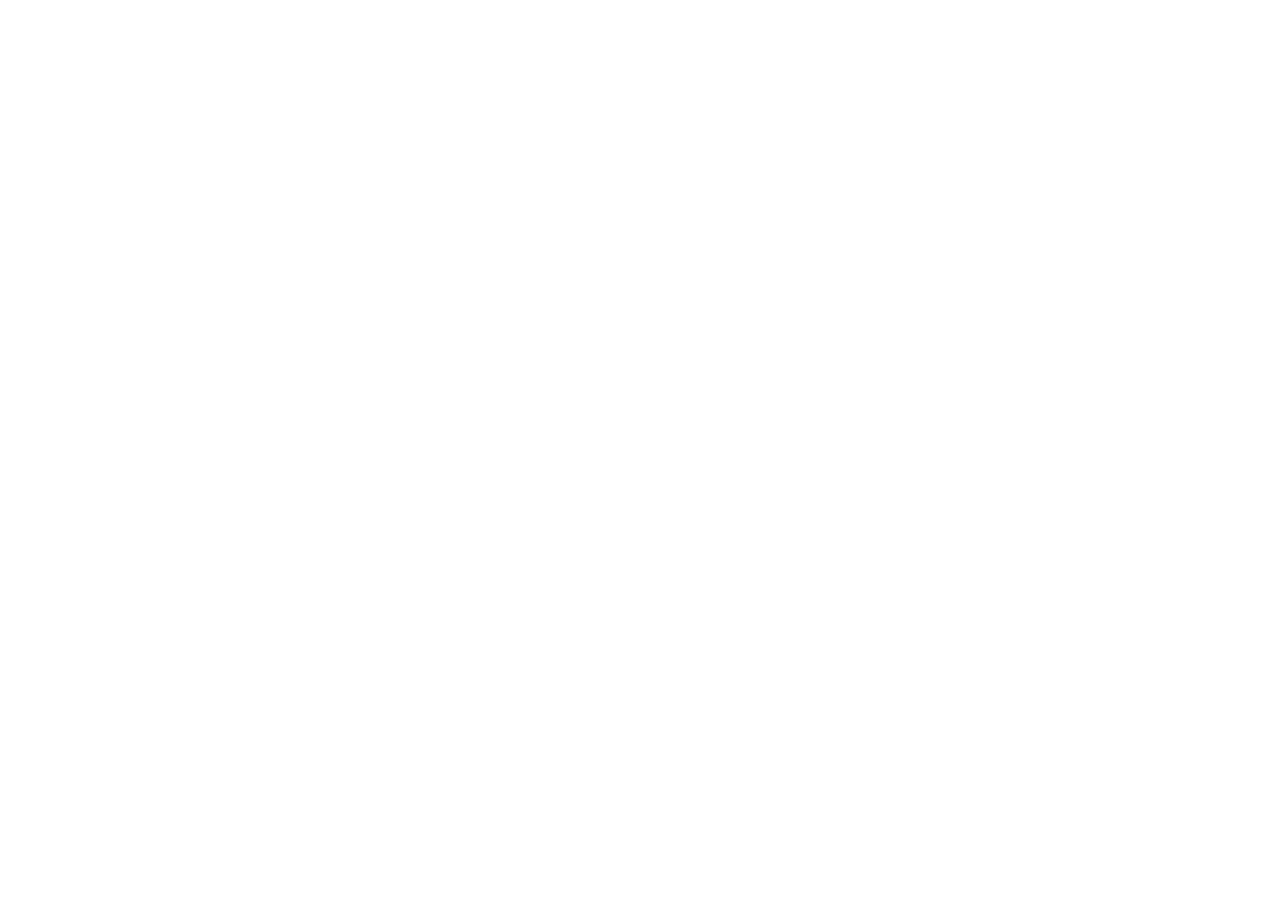
==== design/portada.html @ 42327d18 "Recursos para FanLib añadidos. Imágenes y audio iniciales." ====
<!DOCTYPE html>
<html lang="es">
    <head>
        <meta charset="UTF-8">
        <meta name="viewport" content="width=device-width, initial-scale=1.0">
        <title>FanLib</title>
        <link rel="stylesheet" href="../src/service/fnlbstl.css">
    </head>
    <body>
        <img src="">
        <script src=""></script>
    </body>
</html>
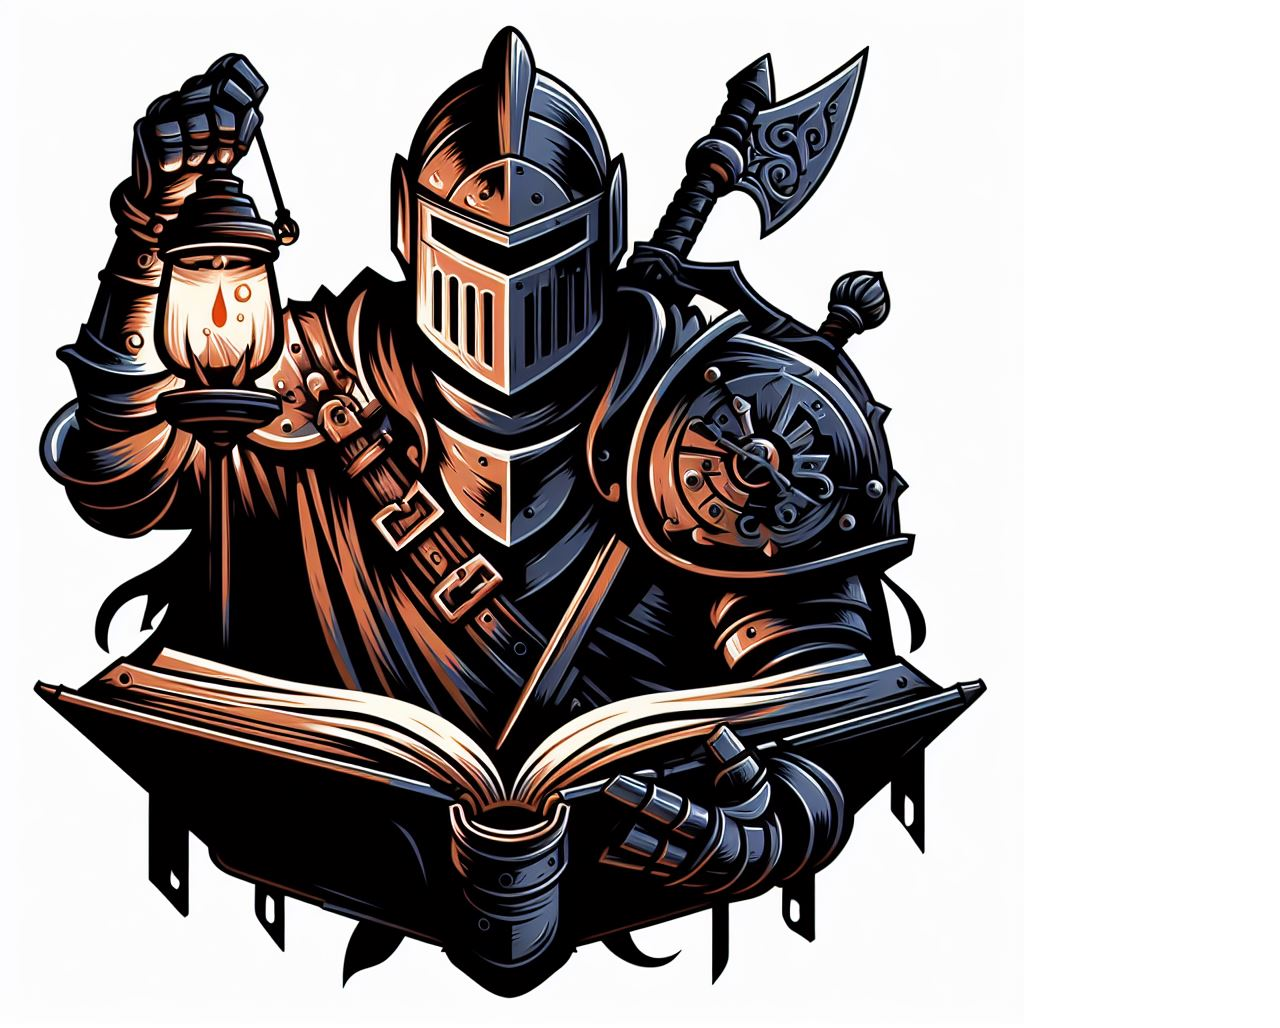
==== commit b486ca94: "Avanzamos proyecto. Incluimos imagenes para cursor (hay que modificar el tamaño) y botones" ====
--- a/design/portada.html
+++ b/design/portada.html
@@ -7,7 +7,9 @@
         <link rel="stylesheet" href="../src/service/fnlbstl.css">
     </head>
     <body>
-        <img src="">
+        <div id="portada">
+            <img src="../src/service/image/caballerocandil.jfif">
+        </div>
         <script src=""></script>
     </body>
 </html>--- a/src/service/fnlbstl.css
+++ b/src/service/fnlbstl.css
@@ -0,0 +1,44 @@
+/* Fuentes empleadas */
+
+
+/* Ajustes generales para las ventanas */
+body, html {
+    margin: 0;
+    padding: 0;
+    height: 100%;
+    cursor: url('./image/cursor.png'), auto;
+}
+
+img {
+    user-select: none;
+}
+
+/* VISTAS */
+#vistaInicio {
+    background-image: url('./image/biblio70dark.jfif');
+    background-size: cover;
+    height: 100%;
+    width: 100%;
+    display: flex;
+    flex-direction: column;
+    align-items: center;
+    justify-content: center;
+}
+
+/* BOTONES */
+button {
+    background-image: url(./image/pergaboton.png);
+    padding: 10px 20px;
+    color: rgb(0, 0, 0);
+    border: none;
+    border-radius: 5px;
+    cursor: pointer;
+}
+
+button:hover {
+    background-color: #67ff49;
+}
+
+button:active {
+    background-color: #4cb338;
+}